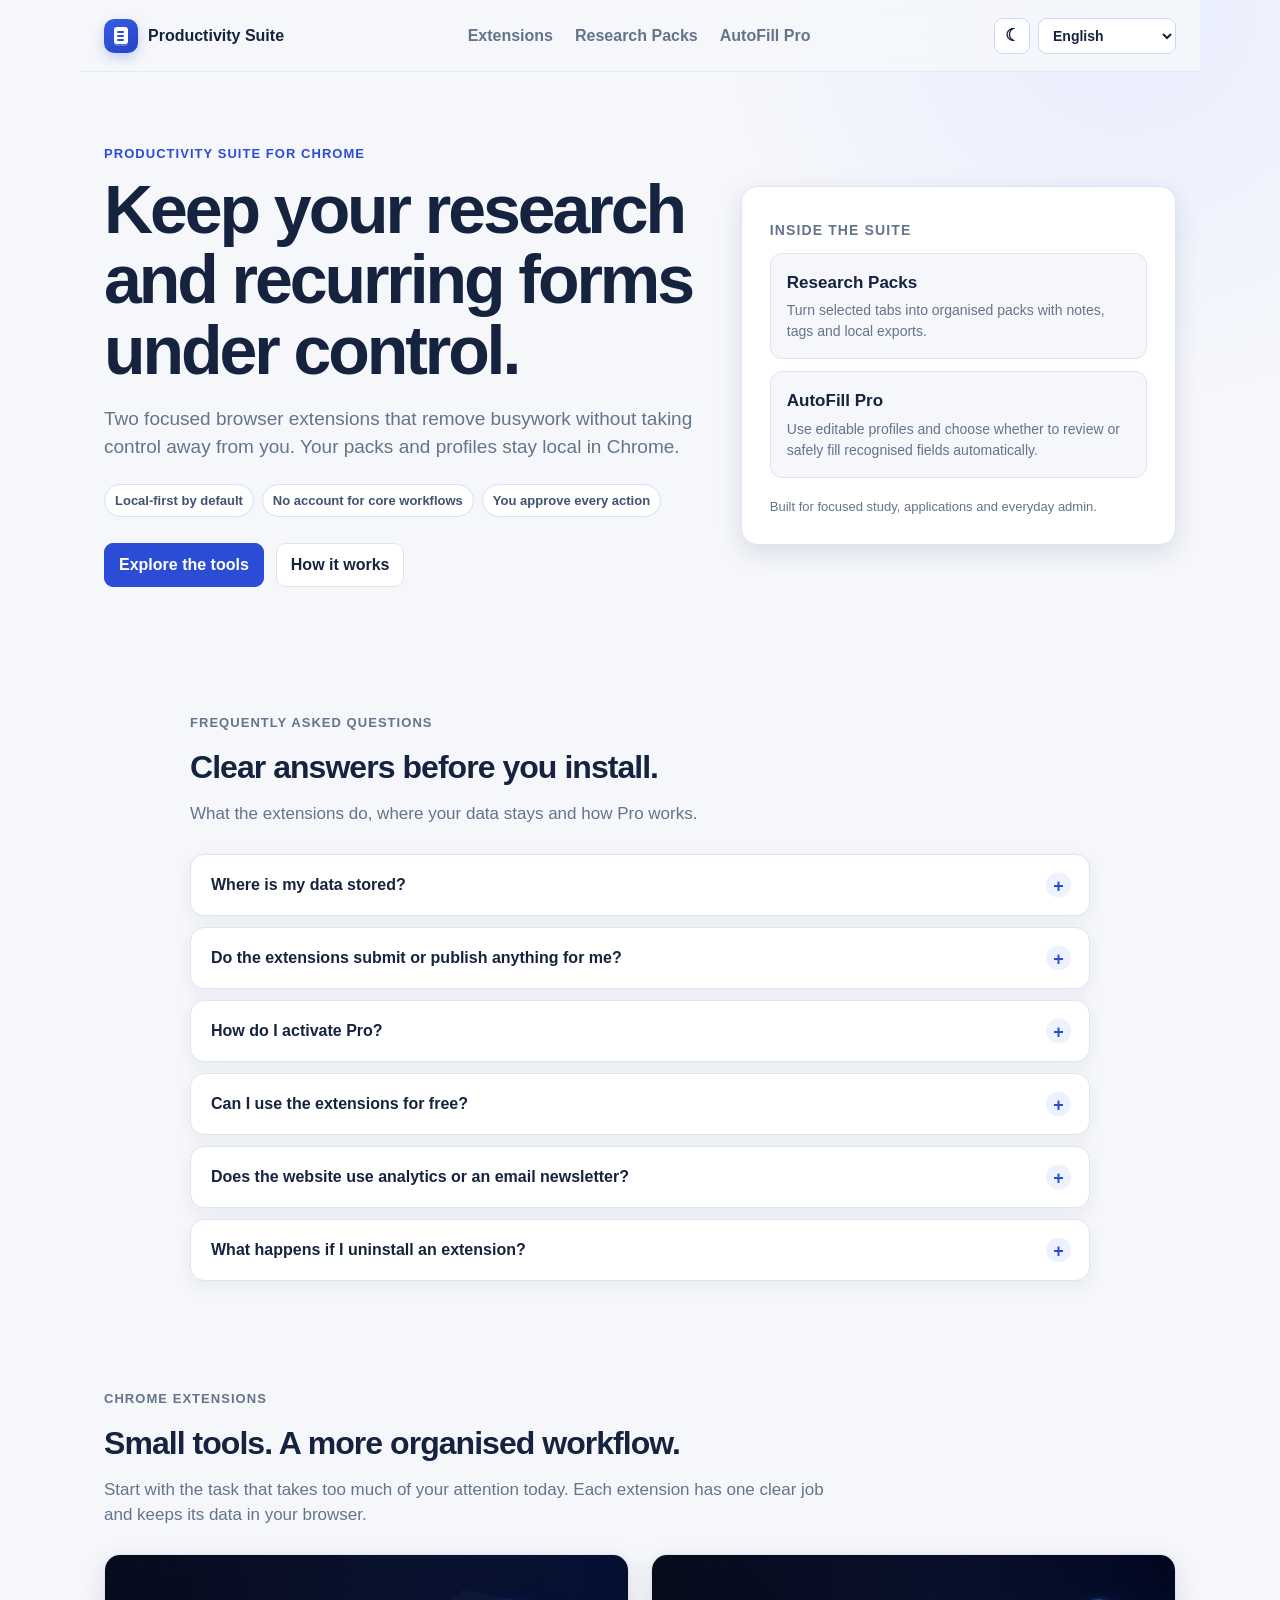
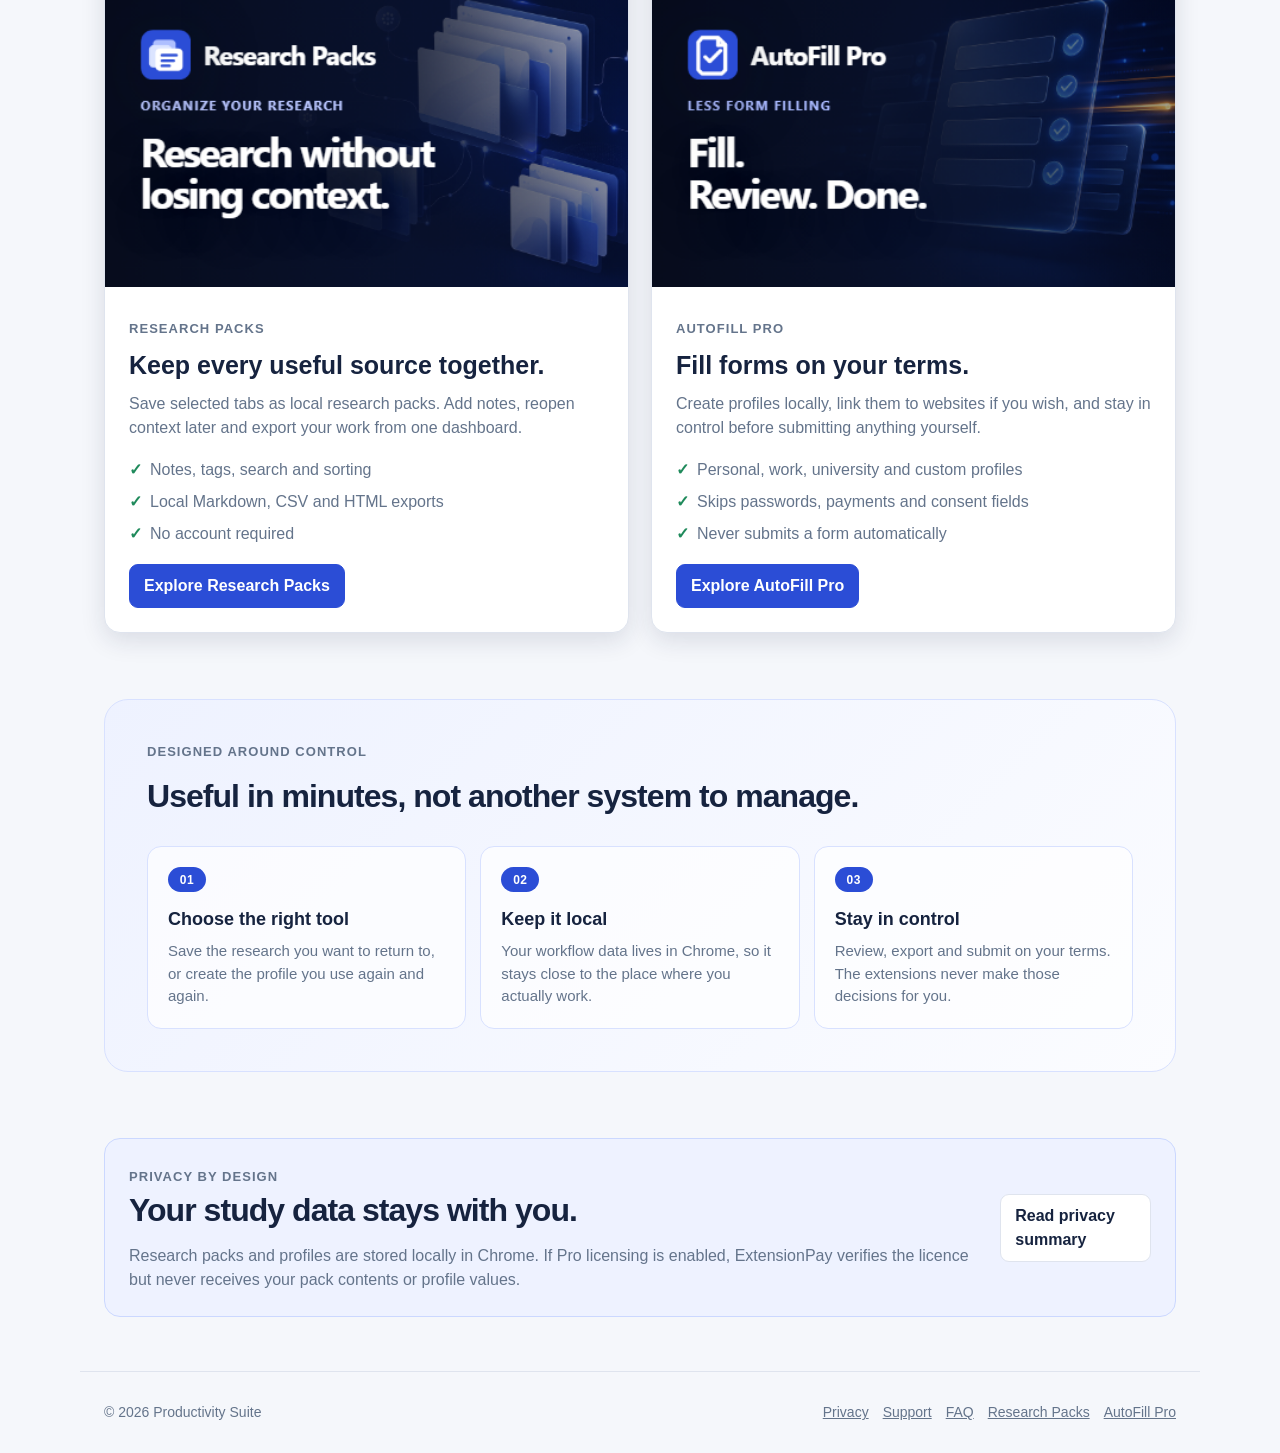
==== index.html @ 6aaa20fe "Web" ====
<!doctype html>
<html lang="en">
<head>
<meta charset="utf-8">
<meta name="viewport" content="width=device-width,initial-scale=1">
<meta name="description" content="Productivity Suite: local-first Chrome extensions for research and recurring forms.">
<meta name="robots" content="index,follow">
<link rel="canonical" href="https://productivitysuite-tools.github.io/productivity-suite-web/">
<meta name="theme-color" content="#2b4dd6">
<meta property="og:type" content="website">
<meta property="og:title" content="Productivity Suite">
<meta property="og:description" content="Focused Chrome tools that keep research and form data local.">
<meta property="og:url" content="https://productivitysuite-tools.github.io/productivity-suite-web/">
<meta name="twitter:card" content="summary">
<meta name="twitter:title" content="Productivity Suite">
<meta name="twitter:description" content="Focused Chrome tools that keep research and form data local.">
<title>Productivity Suite — Local-first Chrome tools</title>
<link rel="icon" href="data:image/svg+xml,%3Csvg xmlns='http://www.w3.org/2000/svg' viewBox='0 0 34 34'%3E%3Crect width='34' height='34' rx='10' fill='%232b4dd6'/%3E%3Cpath d='M10 8h14v18H10z' fill='white'/%3E%3Cpath d='M13 12h7M13 16h7M13 20h4' stroke='%232b4dd6' stroke-width='2' stroke-linecap='round'/%3E%3C/svg%3E">
<script src="site.js" defer></script>
<link rel="stylesheet" href="styles.css">
</head>
<body>
<a class="skip-link" href="#main-content">Skip to main content</a>
<header class="nav">
<a class="brand" href="index.html"><span class="mark" aria-hidden="true"></span>Productivity Suite</a>
<nav class="nav-links" aria-label="Primary">
<a href="#extensions">Extensions</a>
<a href="research-packs/index.html">Research Packs</a>
<a href="autofill-pro/index.html">AutoFill Pro</a>
</nav>
<div class="nav-controls"><button class="theme-toggle" type="button" data-theme-toggle aria-label="Use dark mode">☾</button><label class="language-picker"><span class="visually-hidden">Language</span><select data-language-selector aria-label="Choose language"><option value="en">English</option><option value="es">Español</option><option value="ca">Català</option><option value="fr">Français</option><option value="de">Deutsch</option><option value="it">Italiano</option><option value="pt">Português</option><option value="nl">Nederlands</option><option value="ja">日本語</option><option value="zh_CN">简体中文</option></select></label></div>
</header>
<main class="main" id="main-content">
<section class="hero">
<div>
<p class="eyebrow">Productivity Suite for Chrome</p>
<h1>Keep your research and recurring forms under control.</h1>
<p class="lead">Two focused browser extensions that remove busywork without taking control away from you. Your packs and profiles stay local in Chrome.</p>
<ul class="trust-list" aria-label="Product principles">
<li>Local-first by default</li>
<li>No account for core workflows</li>
<li>You approve every action</li>
</ul>
<div class="actions">
<a class="button button--primary" href="#extensions">Explore the tools</a>
<a class="button" href="#workflow">How it works</a>
</div>
</div>
<aside class="panel suite-preview" aria-label="Inside the suite">
<p class="eyebrow">Inside the suite</p>
<article>
<h3>Research Packs</h3>
<p>Turn selected tabs into organised packs with notes, tags and local exports.</p>
</article>
<article>
<h3>AutoFill Pro</h3>
<p>Use editable profiles and choose whether to review or safely fill recognised fields automatically.</p>
</article>
<p class="suite-preview__footer">Built for focused study, applications and everyday admin.</p>
</aside>
</section>

<section id="faq" class="section faq-section">
<p class="eyebrow">Frequently asked questions</p>
<h2>Clear answers before you install.</h2>
<p class="section-intro">What the extensions do, where your data stays and how Pro works.</p>
<div class="faq-list">
<details>
<summary>Where is my data stored?</summary>
<p>Packs, profiles, settings and local activity records stay in Chrome storage on your device. Productivity Suite does not operate a server that receives their contents.</p>
</details>
<details>
<summary>Do the extensions submit or publish anything for me?</summary>
<p>No. AutoFill Pro never submits a form, and Research Packs never publishes your research. You review and approve every final action.</p>
</details>
<details>
<summary>How do I activate Pro?</summary>
<p>Install the extension, open its settings and go to License. The Upgrade to Pro button opens the secure ExtensionPay checkout and the extension refreshes your licence afterwards.</p>
</details>
<details>
<summary>Can I use the extensions for free?</summary>
<p>Yes. AutoFill includes 10 fills per day and Research Packs includes up to 10 saved packs. The comparison on each product page shows exactly what Pro adds.</p>
</details>
<details>
<summary>Does the website use analytics or an email newsletter?</summary>
<p>No. This website does not use analytics, advertising cookies or a newsletter form. The support email is only used when you decide to contact us.</p>
</details>
<details>
<summary>What happens if I uninstall an extension?</summary>
<p>Chrome removes its local extension storage. Export a JSON backup first if you want to keep your packs or profiles.</p>
</details>
</div>
</section>

<section id="extensions" class="section">
<p class="eyebrow">Chrome extensions</p>
<h2>Small tools. A more organised workflow.</h2>
<p class="section-intro">Start with the task that takes too much of your attention today. Each extension has one clear job and keeps its data in your browser.</p>
<div class="product-grid">

<article class="card product-card">
<div class="product-card__visual product-card__visual--image"><img src="assets/research-packs/mosaico-440x280-v1.png" alt="" width="440" height="280" loading="lazy"></div>
<div class="product-card__body">
<p class="eyebrow">Research Packs</p>
<h3>Keep every useful source together.</h3>
<p>Save selected tabs as local research packs. Add notes, reopen context later and export your work from one dashboard.</p>
<ul class="check-list">
<li>Notes, tags, search and sorting</li>
<li>Local Markdown, CSV and HTML exports</li>
<li>No account required</li>
</ul>
<div class="product-card__links">
<a class="button button--primary" href="research-packs/index.html">Explore Research Packs</a>
</div>
</div>
</article>

<article class="card product-card">
<div class="product-card__visual product-card__visual--image"><img src="assets/autofill-pro/mosaico-440x280-v1.png" alt="" width="440" height="280" loading="lazy"></div>
<div class="product-card__body">
<p class="eyebrow">AutoFill Pro</p>
<h3>Fill forms on your terms.</h3>
<p>Create profiles locally, link them to websites if you wish, and stay in control before submitting anything yourself.</p>
<ul class="check-list">
<li>Personal, work, university and custom profiles</li>
<li>Skips passwords, payments and consent fields</li>
<li>Never submits a form automatically</li>
</ul>
<div class="product-card__links">
<a class="button button--primary" href="autofill-pro/index.html">Explore AutoFill Pro</a>
</div>
</div>
</article>

</div>
</section>

<section id="workflow" class="section section--soft">
<p class="eyebrow">Designed around control</p>
<h2>Useful in minutes, not another system to manage.</h2>
<div class="steps">
<article class="step">
<span class="step__number">01</span>
<h3>Choose the right tool</h3>
<p>Save the research you want to return to, or create the profile you use again and again.</p>
</article>
<article class="step">
<span class="step__number">02</span>
<h3>Keep it local</h3>
<p>Your workflow data lives in Chrome, so it stays close to the place where you actually work.</p>
</article>
<article class="step">
<span class="step__number">03</span>
<h3>Stay in control</h3>
<p>Review, export and submit on your terms. The extensions never make those decisions for you.</p>
</article>
</div>
</section>

<section id="privacy" class="section">
<div class="callout">
<div>
<p class="eyebrow">Privacy by design</p>
<h2>Your study data stays with you.</h2>
<p>Research packs and profiles are stored locally in Chrome. If Pro licensing is enabled, ExtensionPay verifies the licence but never receives your pack contents or profile values.</p>
</div>
<a class="button" href="privacy.html">Read privacy summary</a>
</div>
</section>
</main>
<footer class="footer">
<span>© <span id="year">2026</span> Productivity Suite</span>
<nav aria-label="Footer">
<a href="privacy.html">Privacy</a>
<a href="support.html">Support</a>
<a href="#faq">FAQ</a>
<a href="research-packs/index.html">Research Packs</a>
<a href="autofill-pro/index.html">AutoFill Pro</a>
</nav>
</footer>
<script>document.getElementById("year").textContent = new Date().getFullYear();</script>
<script src="i18n-extra.generated.js"></script>
<script src="i18n-ca-extra.js"></script>
<script src="i18n.js"></script>
</body>
</html>
---- styles.css ----
:root{--primary:#2b4dd6;--primary-hover:#223fb8;--primary-soft:#eef2ff;--pro:#e3a62f;--success:#1f8a5b;--bg:#f5f7fb;--surface:#fff;--text:#16233f;--muted:#64748b;--border:#dfe4ee;--radius:16px;--shadow:0 8px 24px rgba(22,35,63,.12);--font:Inter,-apple-system,BlinkMacSystemFont,"Segoe UI",Roboto,Helvetica,Arial,sans-serif}
*{box-sizing:border-box}
html{scroll-behavior:smooth}
@media (prefers-reduced-motion:reduce){html{scroll-behavior:auto}}
body{min-width:320px;margin:0;background:radial-gradient(circle at 88% 0,#e9eeff 0,transparent 25rem),var(--bg);color:var(--text);font:16px/1.5 var(--font)}
a{color:inherit}
a:focus-visible,button:focus-visible,.button:focus-visible{outline:3px solid var(--primary);outline-offset:3px}
img{max-width:100%;display:block}

.visually-hidden{position:absolute;width:1px;height:1px;padding:0;margin:-1px;overflow:hidden;clip:rect(0,0,0,0);white-space:nowrap;border:0}

/* Skip link */
.skip-link{position:absolute;left:12px;top:-48px;background:var(--primary);color:#fff;padding:10px 16px;border-radius:8px;font-weight:700;text-decoration:none;z-index:100;transition:top .15s ease}
.skip-link:focus{top:12px}

.nav,.footer,.main{max-width:1120px;margin:auto;padding-left:24px;padding-right:24px}
.nav{position:sticky;top:0;z-index:20;min-height:72px;display:flex;align-items:center;justify-content:space-between;gap:18px;flex-wrap:wrap;background:rgba(245,247,251,.86);backdrop-filter:blur(14px);border-bottom:1px solid rgba(223,228,238,.72)}
.brand{display:flex;align-items:center;gap:10px;text-decoration:none;font-weight:800}
.mark{position:relative;display:grid;place-items:center;width:34px;height:34px;border-radius:10px;background:linear-gradient(145deg,#365ce8,#2444c1);color:#fff;flex-shrink:0;box-shadow:0 5px 12px rgba(43,77,214,.24)}
.mark:before{content:"";width:14px;height:17px;border-radius:3px;background:#fff;box-shadow:0 2px 0 rgba(255,255,255,.22)}
.mark:after{content:"";position:absolute;width:7px;height:2px;border-radius:99px;background:var(--primary);box-shadow:0 4px 0 var(--primary),0 8px 0 var(--primary);transform:translate(-1px,-4px)}
.nav-links{display:flex;gap:18px;align-items:center;flex-wrap:wrap}
.nav-links a{text-decoration:none;color:var(--muted);font-weight:650;padding:6px 2px;transition:color .18s ease}
.nav-links a:hover{color:var(--primary)}
.nav-links a[aria-current="page"]{color:var(--primary)}
.language-picker{display:flex;align-items:center;flex-shrink:0}
.language-picker select{min-height:36px;padding:6px 29px 6px 10px;border:1px solid #cdd8f8;border-radius:9px;background:#fff;color:var(--text);font:700 14px var(--font);cursor:pointer;outline:none}
.language-picker select:hover,.language-picker select:focus{border-color:var(--primary)}
.nav-controls{display:flex;align-items:center;gap:8px;flex-shrink:0}
.theme-toggle{display:grid;width:36px;height:36px;place-items:center;border:1px solid #cdd8f8;border-radius:9px;background:var(--surface);color:var(--text);font:700 17px/1 var(--font);cursor:pointer}
.theme-toggle:hover,.theme-toggle:focus-visible{border-color:var(--primary);color:var(--primary)}

.button{display:inline-flex;justify-content:center;align-items:center;min-height:42px;padding:9px 14px;border:1px solid var(--border);border-radius:9px;background:#fff;color:var(--text);text-decoration:none;font-weight:750;font-family:inherit;font-size:16px;cursor:pointer}
.button--primary{border-color:var(--primary);background:var(--primary);color:#fff}
.button--primary:hover{background:var(--primary-hover)}
.button[disabled],.button[aria-disabled="true"]{cursor:not-allowed;opacity:.65}
.button[disabled]:hover,.button[aria-disabled="true"]:hover{background:var(--primary)}

.hero,.product-hero{display:grid;grid-template-columns:1.15fr .85fr;gap:48px;align-items:center;padding:72px 0}
.eyebrow{margin:0 0 10px;color:var(--primary);font-size:13px;font-weight:800;letter-spacing:.08em;text-transform:uppercase}
.hero h1,.product-hero h1{max-width:720px;margin:0;font-size:clamp(38px,6vw,68px);line-height:1.04;letter-spacing:-.045em}
.lead{max-width:650px;color:var(--muted);font-size:19px}
.actions{display:flex;flex-wrap:wrap;gap:12px;margin-top:26px}
.panel,.card{border:1px solid var(--border);border-radius:var(--radius);background:var(--surface);box-shadow:var(--shadow)}
.panel{padding:28px}
.panel h2{margin-top:0}
.suite-preview{display:grid;gap:12px}
.suite-preview article{padding:16px;border:1px solid var(--border);border-radius:12px;background:var(--bg)}
.suite-preview h3{margin:0;font-size:17px}
.suite-preview p{margin:5px 0 0;color:var(--muted);font-size:14px}
.suite-preview__footer{padding-top:2px!important;font-size:13px!important}
.section{padding:54px 0}
.section h2{margin:0 0 10px;font-size:32px;letter-spacing:-.03em}
.section>p{max-width:720px;color:var(--muted)}
.section-intro{margin:0;max-width:680px;color:var(--muted);font-size:17px}
.section--soft{margin:12px 0;padding:42px;border:1px solid #d8e1ff;border-radius:24px;background:linear-gradient(135deg,#eef2ff,#fbfcff)}
.grid{display:grid;grid-template-columns:repeat(3,1fr);gap:16px;margin-top:24px}
.card{padding:22px;transition:transform .2s ease,box-shadow .2s ease,border-color .2s ease}
.card:hover{transform:translateY(-4px);border-color:#becdff;box-shadow:0 15px 32px rgba(22,35,63,.14)}
.card h3{margin:0 0 8px}
.card p{margin:0;color:var(--muted)}
.product-hero{min-height:440px;border-bottom:1px solid var(--border)}
.product-preview{padding:18px;border:1px solid #cbd8ff;border-radius:var(--radius);background:linear-gradient(140deg,#eaf0ff,#f8faff);box-shadow:var(--shadow)}
.product-preview .mock-window{height:240px}
.product-preview--image{overflow:hidden;padding:0;background:#10182f}
.product-preview--image img{display:block;width:100%;height:auto;aspect-ratio:16/10;object-fit:cover}
.product-gallery{display:grid;grid-template-columns:repeat(2,minmax(0,1fr));gap:20px;padding:36px 0 24px;border-bottom:1px solid var(--border)}
.product-gallery img{display:block;width:100%;height:auto;border:1px solid var(--border);border-radius:18px;background:#10182f;box-shadow:var(--shadow)}
.callout{display:flex;justify-content:space-between;gap:20px;align-items:center;padding:24px;border:1px solid #cbd8ff;border-radius:var(--radius);background:var(--primary-soft)}
.callout p{margin:4px 0 0;color:var(--muted)}
.footer{display:flex;justify-content:space-between;gap:16px;padding-top:30px;padding-bottom:30px;border-top:1px solid var(--border);color:var(--muted);font-size:14px;flex-wrap:wrap}
.footer nav{display:flex;gap:14px;flex-wrap:wrap}
.footer a{transition:color .18s ease}
.footer a:hover{color:var(--primary)}

.trust-list{display:flex;flex-wrap:wrap;gap:8px;margin:22px 0 0;padding:0;list-style:none}
.trust-list li{padding:6px 10px;border:1px solid #d4defe;border-radius:999px;background:#fff;color:#405272;font-size:13px;font-weight:700}
.steps{display:grid;grid-template-columns:repeat(3,1fr);gap:14px;margin-top:26px}
.step{padding:20px;border:1px solid #d8e1ff;border-radius:14px;background:rgba(255,255,255,.7)}
.step__number{display:inline-flex;align-items:center;justify-content:center;min-width:38px;height:25px;border-radius:999px;background:var(--primary);color:#fff;font-size:12px;font-weight:850;letter-spacing:.04em}
.step h3{margin:14px 0 7px;font-size:18px}
.step p{margin:0;color:var(--muted);font-size:15px}

.pricing-comparison{padding-top:74px;padding-bottom:74px}
.pricing-comparison__intro{display:grid;grid-template-columns:minmax(0,1fr) auto;gap:32px;align-items:end;margin-bottom:22px}
.pricing-comparison__intro h2{max-width:760px;margin:0;font-size:clamp(30px,4.3vw,48px);line-height:1.05;letter-spacing:-.045em}
.pricing-comparison__intro>div>p:last-child{max-width:710px;margin:14px 0 0;color:var(--muted);font-size:17px}
.pricing-comparison__price{min-width:230px;padding:18px 20px;border:1px solid #bdcbff;border-radius:15px;background:linear-gradient(145deg,#fff,#eef2ff);box-shadow:0 14px 34px rgba(22,35,63,.1);text-align:right}
.pricing-comparison__price span,.pricing-comparison__price small{display:block;color:var(--muted);font-size:12px;font-weight:700}
.pricing-comparison__price strong{display:block;margin:3px 0;color:var(--primary);font-size:30px;line-height:1.05;letter-spacing:-.04em}
.pricing-comparison__card{overflow:hidden;border:1px solid #cbd8ff;border-radius:20px;background:var(--surface);box-shadow:0 22px 54px rgba(22,35,63,.12)}
.pricing-comparison__row{display:grid;grid-template-columns:minmax(270px,1.55fr) minmax(170px,.75fr) minmax(190px,.85fr);min-height:58px;border-bottom:1px solid var(--border)}
.pricing-comparison__row>*{display:flex;align-items:center;min-width:0;padding:14px 20px}
.pricing-comparison__row>:not(:first-child){justify-content:center;gap:8px;border-left:1px solid var(--border);color:var(--muted);text-align:center;font-size:14px}
.pricing-comparison__row>span:first-child{font-weight:720}
.pricing-comparison__row>strong:last-child{background:rgba(238,242,255,.58);color:var(--text);font-weight:750}
.pricing-comparison__row--head{min-height:70px;background:#fafbfe;color:var(--muted);font-size:12px;font-weight:850;letter-spacing:.08em;text-transform:uppercase}
.pricing-comparison__row--head>:last-child{background:linear-gradient(135deg,#2f52d8,#2444bd);color:#fff}
.pricing-comparison__pro-head{flex-direction:column;gap:3px!important}
.pricing-comparison__pro-head em{padding:2px 7px;border-radius:999px;background:rgba(255,255,255,.16);font-size:8px;font-style:normal;letter-spacing:.09em}
.compare-check{display:inline-grid;width:21px;height:21px;flex:none;place-items:center;border-radius:50%;background:#e5f5ed;color:#187456;font-size:12px;font-style:normal;font-weight:900}
.compare-check--off{background:#eef0f4;color:#8c96a7}
.pricing-comparison__footer{display:flex;align-items:center;justify-content:space-between;gap:24px;padding:21px 22px;background:linear-gradient(135deg,#f9fbff,#eef2ff)}
.pricing-comparison__footer p{display:grid;gap:2px;margin:0;color:var(--muted);font-size:13px}
.pricing-comparison__footer p strong{color:var(--text);font-size:15px}
.pricing-comparison__footer .button{min-width:195px;box-shadow:0 8px 18px rgba(43,77,214,.2)}

.product-grid{display:grid;grid-template-columns:repeat(2,minmax(0,1fr));gap:22px;margin-top:26px}
.product-card{overflow:hidden;padding:0}
.product-card__visual{min-height:225px;padding:18px;background:linear-gradient(140deg,#eaf0ff,#f8faff)}
.product-card__visual--image{min-height:0;padding:0;background:#10182f}
.product-card__visual--image img{display:block;width:100%;height:auto;aspect-ratio:440/280;object-fit:cover}
.product-card__body{padding:24px}
.product-card__body h3{font-size:25px}
.product-card__body p{margin:8px 0;color:var(--muted)}
.product-card__links{display:flex;gap:10px;flex-wrap:wrap;margin-top:18px}
.mock-window{height:188px;padding:12px;border:1px solid #cbd5e8;border-radius:12px;background:#fff;box-shadow:0 12px 25px #2b4dd622}
.mock-bar{display:flex;gap:5px;align-items:center;height:18px;border-bottom:1px solid #edf0f6}
.mock-bar i{width:6px;height:6px;border-radius:50%;background:#c8d3e8}
.mock-title{margin-top:13px;font-size:12px;font-weight:800}
.mock-line{height:8px;margin-top:9px;border-radius:20px;background:#e9edf5}
.mock-line--short{width:62%}
.mock-tag{display:inline-block;margin:10px 4px 0 0;padding:3px 7px;border-radius:20px;background:#eef2ff;color:#2b4dd6;font-size:10px}
.mock-action{display:inline-block;margin-top:14px;padding:6px 10px;border-radius:6px;background:#2b4dd6;color:#fff;font-size:10px;font-weight:800}
.profile-row{display:flex;align-items:center;justify-content:space-between;margin-top:12px;padding:9px;border:1px solid #e4e9f2;border-radius:7px;font-size:11px}
.profile-dot{width:22px;height:22px;border-radius:50%;background:#e3a62f}
.mini-check{color:#1f8a5b;font-weight:900}
.check-list{display:grid;gap:8px;margin:18px 0 0;padding:0;list-style:none;color:var(--muted)}
.check-list li:before{content:'✓';margin-right:8px;color:var(--success);font-weight:900}

.not-found{padding:96px 0;text-align:center;grid-template-columns:1fr}
.not-found .actions{justify-content:center}

.faq-section{max-width:900px;margin:0 auto}
.faq-list{display:grid;gap:11px;margin-top:28px}
.faq-list details{overflow:hidden;border:1px solid var(--border);border-radius:14px;background:var(--surface);box-shadow:0 6px 18px rgba(22,35,63,.06)}
.faq-list summary{position:relative;padding:18px 52px 18px 20px;font-weight:780;cursor:pointer;list-style:none}
.faq-list summary::-webkit-details-marker{display:none}
.faq-list summary:after{content:"+";position:absolute;right:18px;top:50%;display:grid;width:25px;height:25px;place-items:center;border-radius:50%;background:var(--primary-soft);color:var(--primary);font-size:18px;transform:translateY(-50%)}
.faq-list details[open] summary:after{content:"−"}
.faq-list details[open] summary{border-bottom:1px solid var(--border)}
.faq-list details p{margin:0;padding:16px 20px 19px;color:var(--muted)}

.install-card{display:grid;grid-template-columns:auto minmax(0,1fr);gap:20px;padding:28px;border:1px solid #cbd8ff;border-radius:22px;background:linear-gradient(135deg,var(--surface),var(--primary-soft));box-shadow:var(--shadow)}
.install-card__icon{display:grid;width:58px;height:58px;place-items:center;border-radius:17px;background:linear-gradient(145deg,#365ce8,#2444c1);color:#fff;font-size:25px;font-weight:900;box-shadow:0 10px 24px rgba(43,77,214,.24)}
.install-card__icon--research{background:linear-gradient(145deg,#5575ef,#2c4cc9)}
.install-card__copy h2{margin:0 0 8px}
.install-card__copy p:last-child{margin:0;color:var(--muted)}
.install-steps{grid-column:1/-1;display:grid;grid-template-columns:repeat(3,1fr);gap:10px;margin:4px 0 0;padding:0;list-style:none}
.install-steps li{display:flex;align-items:center;gap:10px;padding:13px;border:1px solid var(--border);border-radius:12px;background:var(--surface);font-size:14px}
.install-steps li span{display:grid;width:26px;height:26px;flex:none;place-items:center;border-radius:50%;background:var(--primary);color:#fff;font-size:12px}

.support-grid{display:grid;grid-template-columns:repeat(2,minmax(0,1fr));gap:18px;margin-top:28px}
.support-card{display:flex;min-height:290px;align-items:flex-start;flex-direction:column}
.support-card__product{display:inline-flex;margin-bottom:18px;padding:6px 10px;border-radius:999px;background:#e8edff;color:#2347c3;font-size:12px;font-weight:850}
.support-card__product--auto{background:#e4f4ef;color:#176d52}
.support-card h2{font-size:23px}
.support-card p{color:var(--muted)}
.support-card .button{margin-top:auto}
.support-checklist{display:grid;grid-template-columns:minmax(210px,.75fr) minmax(260px,1.25fr);gap:18px 30px;margin-top:18px}
.support-checklist h2{margin-bottom:0}
.support-checklist .check-list{margin:0}
.support-checklist .helper{grid-column:1/-1;margin:0;padding-top:16px;border-top:1px solid var(--border);color:var(--muted);font-size:13px}

html[data-theme="dark"]{
  color-scheme:dark;
  --primary:#8198ff;
  --primary-hover:#6f88f6;
  --primary-soft:#1c2748;
  --success:#5fd0a1;
  --bg:#101624;
  --surface:#182132;
  --text:#edf2ff;
  --muted:#a9b6cc;
  --border:#303b50;
  --shadow:0 12px 30px rgba(0,0,0,.28);
}
html[data-theme="dark"] body{background:radial-gradient(circle at 88% 0,#1b2850 0,transparent 25rem),var(--bg)}
html[data-theme="dark"] .nav{background:rgba(16,22,36,.88);border-color:rgba(48,59,80,.82)}
html[data-theme="dark"] .language-picker select,
html[data-theme="dark"] .theme-toggle,
html[data-theme="dark"] .button,
html[data-theme="dark"] .trust-list li{border-color:#3b4964;background:var(--surface);color:var(--text)}
html[data-theme="dark"] .button--primary{border-color:#6f88f6;background:#5571e7;color:#fff}
html[data-theme="dark"] .button--primary:hover{background:#6680ed}
html[data-theme="dark"] .suite-preview article,
html[data-theme="dark"] .step{border-color:#36435f;background:rgba(24,33,50,.82)}
html[data-theme="dark"] .section--soft,
html[data-theme="dark"] .product-preview,
html[data-theme="dark"] .product-card__visual,
html[data-theme="dark"] .callout{border-color:#354361;background:linear-gradient(135deg,#17213a,#121a2b)}
html[data-theme="dark"] .mock-window{border-color:#3a465b;background:#121a28;box-shadow:0 12px 25px rgba(0,0,0,.24)}
html[data-theme="dark"] .mock-bar{border-color:#2d3749}
html[data-theme="dark"] .mock-line{background:#2c374a}
html[data-theme="dark"] .mock-tag{background:#25345f;color:#a8b8ff}
html[data-theme="dark"] .profile-row{border-color:#354156}
html[data-theme="dark"] .pricing-comparison__price,
html[data-theme="dark"] .install-card{border-color:#3a4c76;background:linear-gradient(145deg,#1b263b,#17213a)}
html[data-theme="dark"] .pricing-comparison__row--head{background:#141d2c}
html[data-theme="dark"] .pricing-comparison__row>strong:last-child{background:rgba(50,70,127,.2)}
html[data-theme="dark"] .pricing-comparison__row--head>:last-child{background:linear-gradient(135deg,#405bc8,#3149ad);color:#fff}
html[data-theme="dark"] .pricing-comparison__footer{background:linear-gradient(135deg,#172135,#1b2846)}
html[data-theme="dark"] .compare-check{background:#1d4c3d;color:#8ce1bf}
html[data-theme="dark"] .compare-check--off{background:#2c3545;color:#9aa6b9}
html[data-theme="dark"] .faq-list details{box-shadow:0 8px 22px rgba(0,0,0,.16)}
html[data-theme="dark"] .support-card__product{background:#25345f;color:#b5c2ff}
html[data-theme="dark"] .support-card__product--auto{background:#1d493c;color:#94dfc2}

@media(max-width:900px){
  .grid{grid-template-columns:repeat(2,1fr)}
}
@media(max-width:760px){
  .nav{min-height:64px;padding-top:10px;padding-bottom:10px}
  .nav-links{gap:10px;font-size:14px}
  .language-picker select{min-height:34px;font-size:13px}
  .hero,.product-hero{grid-template-columns:1fr;padding:42px 0}
  .grid{grid-template-columns:1fr}
  .product-gallery{grid-template-columns:1fr;gap:14px;padding-top:24px}
  .product-grid{grid-template-columns:1fr}
  .steps{grid-template-columns:1fr}
  .pricing-comparison__intro{grid-template-columns:1fr;align-items:start}
  .pricing-comparison__price{text-align:left}
  .pricing-comparison__card{overflow-x:auto}
  .pricing-comparison__row{min-width:680px}
  .pricing-comparison__footer{min-width:680px}
  .section--soft{padding:28px 20px}
  .callout,.footer{align-items:flex-start;flex-direction:column}
  .support-grid{grid-template-columns:1fr}
  .support-checklist{grid-template-columns:1fr}
  .install-steps{grid-template-columns:1fr}
  .nav,.footer,.main{padding-left:16px;padding-right:16px}
}
@media(max-width:480px){
  .nav{gap:9px}
  .brand{font-size:15px}
  .mark{width:32px;height:32px}
  .nav-controls{margin-left:auto}
  .nav-links{order:3;width:100%;justify-content:space-between;font-size:13px}
  .hero h1,.product-hero h1{font-size:clamp(30px,9vw,44px)}
  .lead{font-size:17px}
  .actions{flex-direction:column;align-items:stretch}
  .actions .button{width:100%}
  .pricing-comparison{padding-top:54px;padding-bottom:54px}
  .pricing-comparison__price{min-width:0}
  .install-card{grid-template-columns:1fr;padding:22px}
}
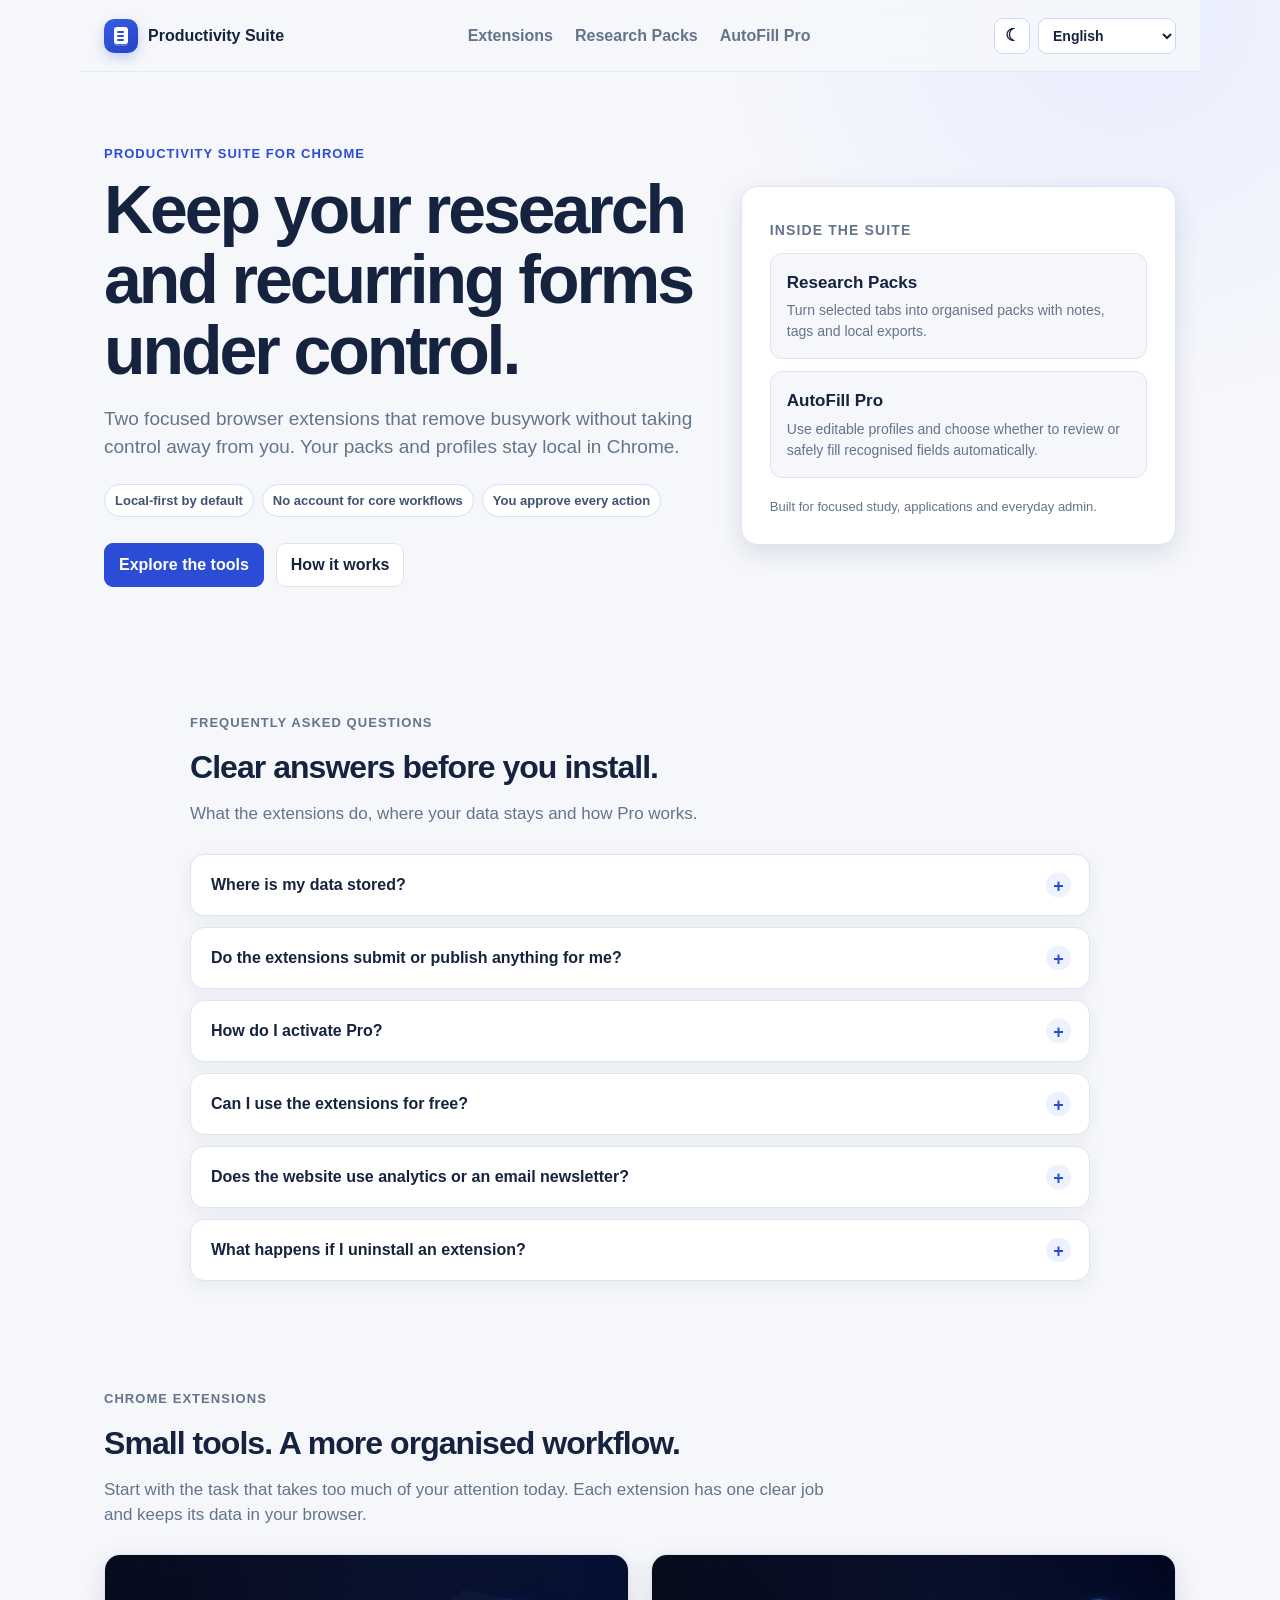
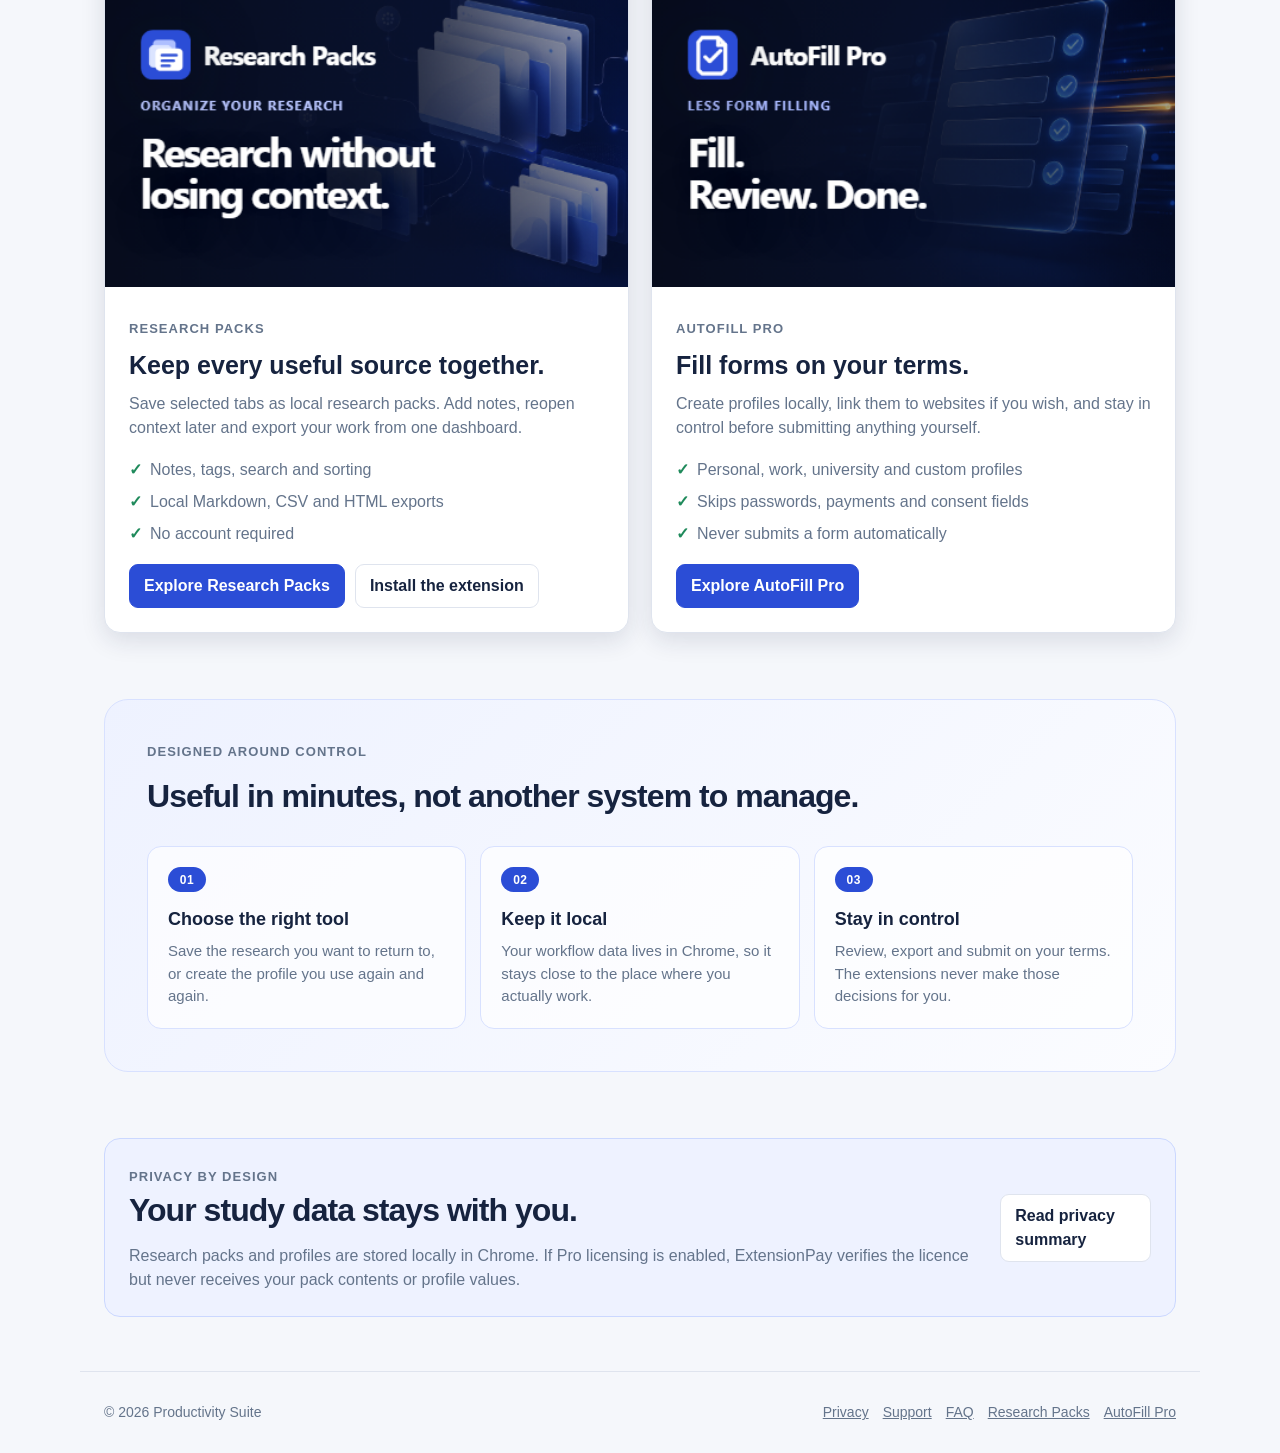
==== commit 4169df86: "Link Research Packs Chrome Web Store listing" ====
--- a/index.html
+++ b/index.html
@@ -111,6 +111,7 @@
 </ul>
 <div class="product-card__links">
 <a class="button button--primary" href="research-packs/index.html">Explore Research Packs</a>
+<a class="button" href="https://chromewebstore.google.com/detail/research-packs/egpdhifjgdfcbofelgkhgaibdibgdnao?utm_source=productivity_suite_web&amp;utm_medium=referral&amp;utm_campaign=research_packs_launch" target="_blank" rel="noopener noreferrer">Install the extension</a>
 </div>
 </div>
 </article>
